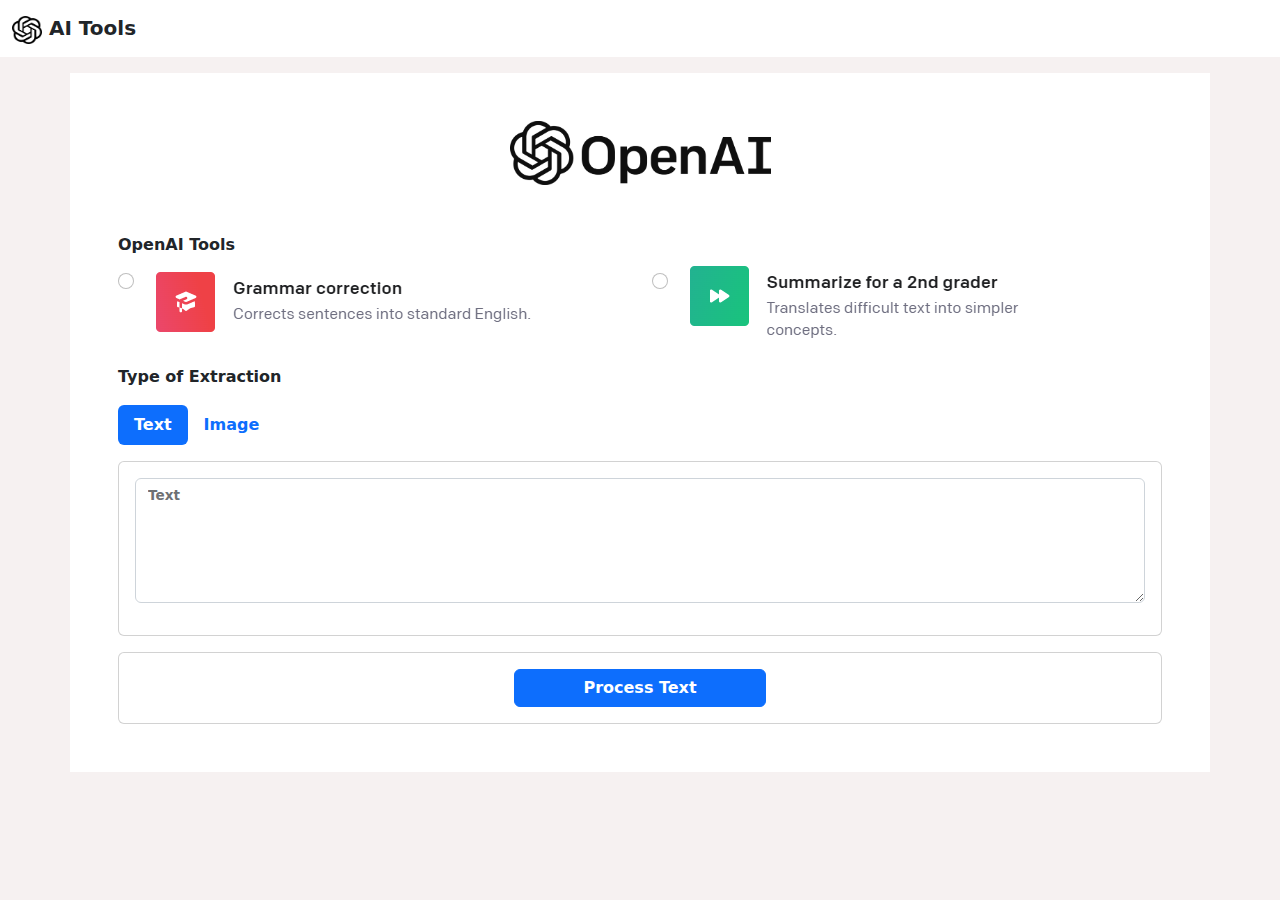
==== renderer/index.html @ 60866ac4 "first commit" ====
<!DOCTYPE html>
<html>
  <head>
    <meta charset="UTF-8" />
    <meta
      http-equiv="Content-Security-Policy"
      content="default-src 'self'; script-src 'self'; img-src 'self' data:"
    />
    <meta
      http-equiv="X-Content-Security-Policy"
      content="default-src 'self'; script-src 'self'; img-src 'self' data:"
    />
    <title>OpenAI Tools</title>
    <link href="./css/bootstrap/bootstrap.min.css" rel="stylesheet">
    <link href="./css/custom.css" rel="stylesheet">
  </head>
  <body class="theme-bg-surface">

    <!-- Navigation -->
    <nav class="navbar navbar-dark bg-body">
      <div class="container-fluid">
        <a class="navbar-brand text-dark fw-bold" href="#">
          <img src="./images/ic_logo.png" alt="Logo" width="30" height="28" class="d-inline-block align-text-top">
          AI Tools
        </a>
      </div>
    </nav>

    <!-- Container -->
    <div class="container theme-bg-primary p-5 mt-3 text-center">
      <img class="w-25 h-25 mb-5" src="./images/img_logo.png">

      <form id="form_openai">
        <!-- Tools Type -->
        <div class="row mb-3 text-start">
          <label class="fw-bold">OpenAI Tools</label>
          <div class="col">
            <div class="form-check">
              <input class="form-check-input mt-3" type="radio" name="tools-type" value="Grammar Correction" id="flexRadioDefault1">
              <label class="form-check-label" for="flexRadioDefault1">
                <img class="w-100 h-75" src="./images/img_tool_grammar.png">
              </label>
            </div>
          </div>
          <div class="col">
            <div class="form-check">
              <input class="form-check-input mt-3" type="radio" name="tools-type" value="Summarize for 2nd Grader" id="flexRadioDefault2">
              <label class="form-check-label" for="flexRadioDefault2">
                <img class="w-100 h-75" src="./images/img_tool_summarize.png">
              </label>
            </div>
          </div>
        </div>

        <!-- Extraction Type -->
        <div class="row mb-3 text-start">
          <label class="fw-bold">Type of Extraction</label>
        </div>
        <ul class="nav nav-pills mb-3" id="pills-tab" role="tablist">
          <li class="nav-item" role="presentation">
            <button class="nav-link active fw-bold" id="pills-text-tab" data-bs-toggle="pill" data-bs-target="#pills-text" type="button" role="tab" aria-controls="pills-text" aria-selected="true">Text</button>
          </li>
          <li class="nav-item" role="presentation">
            <button class="nav-link fw-bold" id="pills-image-tab" data-bs-toggle="pill" data-bs-target="#pills-image" type="button" role="tab" aria-controls="pills-image" aria-selected="false">Image</button>
          </li>
        </ul>
        <div class="tab-content" id="pills-tabContent">
          <!-- Type: Text Only -->
          <div class="tab-pane fade show active" id="pills-text" role="tabpanel" aria-labelledby="pills-text-tab" tabindex="0">
            <div class="card card-body">
              <div class="form-floating mb-3">
                <textarea class="form-control form-textarea" name="sentence-text"></textarea>
                <label class="fw-bold" for="floatingTextarea">Text</label>
              </div>
            </div>
          </div>
          <!-- Type: Image -->
          <div class="tab-pane fade" id="pills-image" role="tabpanel" aria-labelledby="pills-image-tab" tabindex="0">
            <div class="card card-body">
              <div class="row mb-3">
                <div class="col">
                  <input class="form-control fw-bold" type="file" id="file_extract">
                </div>
                <div class="col">
                  <button class="btn btn-primary w-100 fw-bold" type="button" id="btn_extract">Extract Text</button>
                </div>
              </div>
    
              <div class="form-floating mb-3">
                <textarea class="form-control form-textarea" name="sentence-img"></textarea>
                <label class="fw-bold" for="floatingTextarea">Extracted Text</label>
              </div>
            </div>
          </div>
        </div>
        
        <!-- Result -->
        <div class="card card-body mt-3">
          <button class="btn btn-primary w-25 fw-bold align-self-center" type="submit">Process Text</button>
          
          <div id="div-result" class="form-floating mt-3 d-none">
            <textarea class="form-control form-textarea" readonly></textarea>
            <label class="fw-bold" for="floatingTextarea">Result</label>
          </div>
        </div>
        
      </form>
      <!-- End of Container -->
    </div>

    <script src="./js/bootstrap/bootstrap.bundle.min.js"></script>
  </body>
  <script src="./js/index.js"></script>
</html>
---- renderer/css/custom.css ----
.theme-bg-surface{
    background-color: #F6F1F1 !important;
}

.theme-bg-primary{
    background-color: #FFFFFF !important;
}

.theme-bg-secondary{
    background-color: #19A7CE !important;
}

.theme-bg-tertiary{
    background-color: #146C94 !important;
}

.theme-bg-text{
    color: #146C94 !important;
}

.form-textarea{
    height: 125px !important;
}
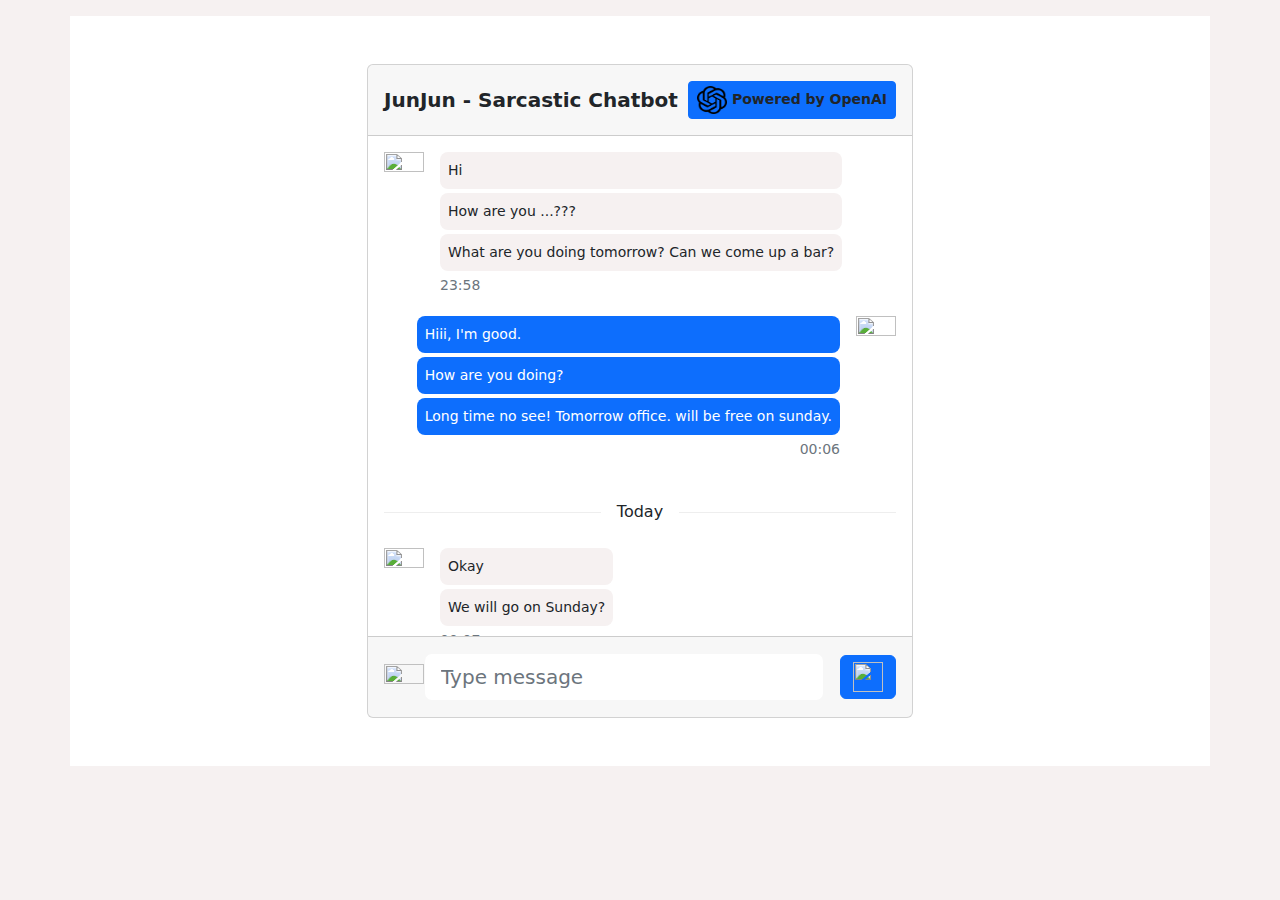
==== commit 0af4ae24: "Added OpenAi functionality" ====
--- a/renderer/index.html
+++ b/renderer/index.html
@@ -16,98 +16,128 @@
   </head>
   <body class="theme-bg-surface">
 
-    <!-- Navigation -->
-    <nav class="navbar navbar-dark bg-body">
-      <div class="container-fluid">
-        <a class="navbar-brand text-dark fw-bold" href="#">
-          <img src="./images/ic_logo.png" alt="Logo" width="30" height="28" class="d-inline-block align-text-top">
-          AI Tools
-        </a>
-      </div>
-    </nav>
+    <!-- Chat-Area -->
+    <section class="chat-area">
+      <div class="container py-5 mt-3 theme-bg-primary">
+    
+        <div class="row d-flex justify-content-center">
+          <div class="col-md-10 col-lg-8 col-xl-6">
+    
+            <div class="card div-chat">
+              <div class="card-header d-flex justify-content-between align-items-center p-3">
+                <h5 class="mb-0 fw-bold">JunJun - Sarcastic Chatbot</h5>
+                <button type="button" class="btn btn-primary btn-sm text-dark fw-bold">
+                  <img src="./images/ic_logo.png" alt="Logo" width="30" height="28">
+                  Powered by OpenAI
+                </button>
+              </div>
+              <div id="div-conversation" class="card-body">
+    
+                <div class="d-flex flex-row justify-content-start">
+                  <img class="img-you" src="./images/img_you.webp" alt="">
+                  <div>
+                    <p class="small p-2 ms-3 mb-1 rounded-3 theme-bg-surface">Hi</p>
+                    <p class="small p-2 ms-3 mb-1 rounded-3 theme-bg-surface" >How are you ...???
+                    </p>
+                    <p class="small p-2 ms-3 mb-1 rounded-3 theme-bg-surface" >What are you doing
+                      tomorrow? Can we come up a bar?</p>
+                    <p class="small ms-3 mb-3 rounded-3 text-muted">23:58</p>
+                  </div>
+                </div>
+    
+                <div class="d-flex flex-row justify-content-end mb-4 pt-1">
+                  <div>
+                    <p class="small p-2 me-3 mb-1 text-white rounded-3 bg-primary">Hiii, I'm good.</p>
+                    <p class="small p-2 me-3 mb-1 text-white rounded-3 bg-primary">How are you doing?</p>
+                    <p class="small p-2 me-3 mb-1 text-white rounded-3 bg-primary">Long time no see! Tomorrow
+                      office. will
+                      be free on sunday.</p>
+                    <p class="small me-3 mb-3 rounded-3 text-muted d-flex justify-content-end">00:06</p>
+                  </div>
+                  <img class="img-junjun" src="./images/img_junjun.webp" alt="">
+                </div>
 
-    <!-- Container -->
-    <div class="container theme-bg-primary p-5 mt-3 text-center">
-      <img class="w-25 h-25 mb-5" src="./images/img_logo.png">
-
-      <form id="form_openai">
-        <!-- Tools Type -->
-        <div class="row mb-3 text-start">
-          <label class="fw-bold">OpenAI Tools</label>
-          <div class="col">
-            <div class="form-check">
-              <input class="form-check-input mt-3" type="radio" name="tools-type" value="Grammar Correction" id="flexRadioDefault1">
-              <label class="form-check-label" for="flexRadioDefault1">
-                <img class="w-100 h-75" src="./images/img_tool_grammar.png">
-              </label>
+                <div class="divider d-flex align-items-center mb-4">
+                  <p class="text-center mx-3 mb-0">Today</p>
+                </div>
+    
+                <div class="d-flex flex-row justify-content-start mb-4">
+                  <img class="img-you" src="./images/img_you.webp" alt="">
+                  <div>
+                    <p class="small p-2 ms-3 mb-1 rounded-3 theme-bg-surface" >Okay</p>
+                    <p class="small p-2 ms-3 mb-1 rounded-3 theme-bg-surface" >We will go on
+                      Sunday?</p>
+                    <p class="small ms-3 mb-3 rounded-3 text-muted">00:07</p>
+                  </div>
+                </div>
+    
+                <div class="d-flex flex-row justify-content-end mb-4">
+                  <div>
+                    <p class="small p-2 me-3 mb-1 text-white rounded-3 bg-primary">That's awesome!</p>
+                    <p class="small p-2 me-3 mb-1 text-white rounded-3 bg-primary">I will meet you Sandon Square
+                      sharp at
+                      10 AM</p>
+                    <p class="small p-2 me-3 mb-1 text-white rounded-3 bg-primary">Is that okay?</p>
+                    <p class="small me-3 mb-3 rounded-3 text-muted d-flex justify-content-end">00:09</p>
+                  </div>
+                  <img class="img-junjun" src="./images/img_junjun.webp" alt="">
+                </div>
+    
+                <div class="d-flex flex-row justify-content-start mb-4">
+                  <img class="img-you" src="./images/img_you.webp" alt="">
+                  <div>
+                    <p class="small p-2 ms-3 mb-1 rounded-3 theme-bg-surface" >Okay i will meet
+                      you on
+                      Sandon Square</p>
+                    <p class="small ms-3 mb-3 rounded-3 text-muted">00:11</p>
+                  </div>
+                </div>
+    
+                <div class="d-flex flex-row justify-content-end mb-4">
+                  <div>
+                    <p class="small p-2 me-3 mb-1 text-white rounded-3 bg-primary">Do you have pictures of Matley
+                      Marriage?</p>
+                    <p class="small me-3 mb-3 rounded-3 text-muted d-flex justify-content-end">00:11</p>
+                  </div>
+                  <img class="img-junjun" src="./images/img_junjun.webp" alt="">
+                </div>
+    
+                <div class="d-flex flex-row justify-content-start mb-4">
+                  <img class="img-you" src="./images/img_you.webp" alt="">
+                  <div>
+                    <p class="small p-2 ms-3 mb-1 rounded-3 theme-bg-surface" >Sorry I don't
+                      have. i
+                      changed my phone.</p>
+                    <p class="small ms-3 mb-3 rounded-3 text-muted">00:13</p>
+                  </div>
+                </div>
+    
+                <div class="d-flex flex-row justify-content-end">
+                  <div>
+                    <p class="small p-2 me-3 mb-1 text-white rounded-3 bg-primary">Okay then see you on sunday!!
+                    </p>
+                    <p class="small me-3 mb-3 rounded-3 text-muted d-flex justify-content-end">00:15</p>
+                  </div>
+                  <img class="img-junjun" src="./images/img_junjun.webp" alt="">
+                </div>
+    
+              </div>
+              <div class="card-footer text-muted d-flex justify-content-start align-items-center p-3">
+                  <img class="img-you" src="./images/img_you.webp" alt="">
+                  <input id="txt_message" type="text" class="form-control form-control-lg" placeholder="Type message">
+                  <a id="btn_submit" class="ms-3 btn btn-primary">
+                    <img src="./images/ic_plane.png" width="30" height="30" alt="">
+                  </a>
+              </div>
             </div>
-          </div>
-          <div class="col">
-            <div class="form-check">
-              <input class="form-check-input mt-3" type="radio" name="tools-type" value="Summarize for 2nd Grader" id="flexRadioDefault2">
-              <label class="form-check-label" for="flexRadioDefault2">
-                <img class="w-100 h-75" src="./images/img_tool_summarize.png">
-              </label>
-            </div>
+    
           </div>
         </div>
-
-        <!-- Extraction Type -->
-        <div class="row mb-3 text-start">
-          <label class="fw-bold">Type of Extraction</label>
-        </div>
-        <ul class="nav nav-pills mb-3" id="pills-tab" role="tablist">
-          <li class="nav-item" role="presentation">
-            <button class="nav-link active fw-bold" id="pills-text-tab" data-bs-toggle="pill" data-bs-target="#pills-text" type="button" role="tab" aria-controls="pills-text" aria-selected="true">Text</button>
-          </li>
-          <li class="nav-item" role="presentation">
-            <button class="nav-link fw-bold" id="pills-image-tab" data-bs-toggle="pill" data-bs-target="#pills-image" type="button" role="tab" aria-controls="pills-image" aria-selected="false">Image</button>
-          </li>
-        </ul>
-        <div class="tab-content" id="pills-tabContent">
-          <!-- Type: Text Only -->
-          <div class="tab-pane fade show active" id="pills-text" role="tabpanel" aria-labelledby="pills-text-tab" tabindex="0">
-            <div class="card card-body">
-              <div class="form-floating mb-3">
-                <textarea class="form-control form-textarea" name="sentence-text"></textarea>
-                <label class="fw-bold" for="floatingTextarea">Text</label>
-              </div>
-            </div>
-          </div>
-          <!-- Type: Image -->
-          <div class="tab-pane fade" id="pills-image" role="tabpanel" aria-labelledby="pills-image-tab" tabindex="0">
-            <div class="card card-body">
-              <div class="row mb-3">
-                <div class="col">
-                  <input class="form-control fw-bold" type="file" id="file_extract">
-                </div>
-                <div class="col">
-                  <button class="btn btn-primary w-100 fw-bold" type="button" id="btn_extract">Extract Text</button>
-                </div>
-              </div>
     
-              <div class="form-floating mb-3">
-                <textarea class="form-control form-textarea" name="sentence-img"></textarea>
-                <label class="fw-bold" for="floatingTextarea">Extracted Text</label>
-              </div>
-            </div>
-          </div>
-        </div>
-        
-        <!-- Result -->
-        <div class="card card-body mt-3">
-          <button class="btn btn-primary w-25 fw-bold align-self-center" type="submit">Process Text</button>
-          
-          <div id="div-result" class="form-floating mt-3 d-none">
-            <textarea class="form-control form-textarea" readonly></textarea>
-            <label class="fw-bold" for="floatingTextarea">Result</label>
-          </div>
-        </div>
-        
-      </form>
-      <!-- End of Container -->
-    </div>
-
+      </div>
+    </section>
+    <!-- Chat-Area-End -->
+  
     <script src="./js/bootstrap/bootstrap.bundle.min.js"></script>
   </body>
   <script src="./js/index.js"></script>
--- a/renderer/css/custom.css
+++ b/renderer/css/custom.css
@@ -21,4 +21,37 @@
 
 .form-textarea{
     height: 125px !important;
+}
+
+/* Chat-Area */
+
+.chat-area .card-body {
+    position: relative;
+    height: 500px;
+    overflow: scroll;
+}
+
+.chat-area img.img-you,
+.chat-area img.img-junjun {
+    width: 40px; 
+    height: 100%;
+}
+
+/* MDB-Default */
+
+.div-chat .form-control {
+    border-color: transparent;
+}
+
+.div-chat .form-control:focus {
+    border-color: transparent;
+    box-shadow: inset 0px 0px 0px 1px transparent;
+}
+
+.div-chat .divider:after,
+.div-chat .divider:before {
+    content: "";
+    flex: 1;
+    height: 1px;
+    background: #eee;
 }